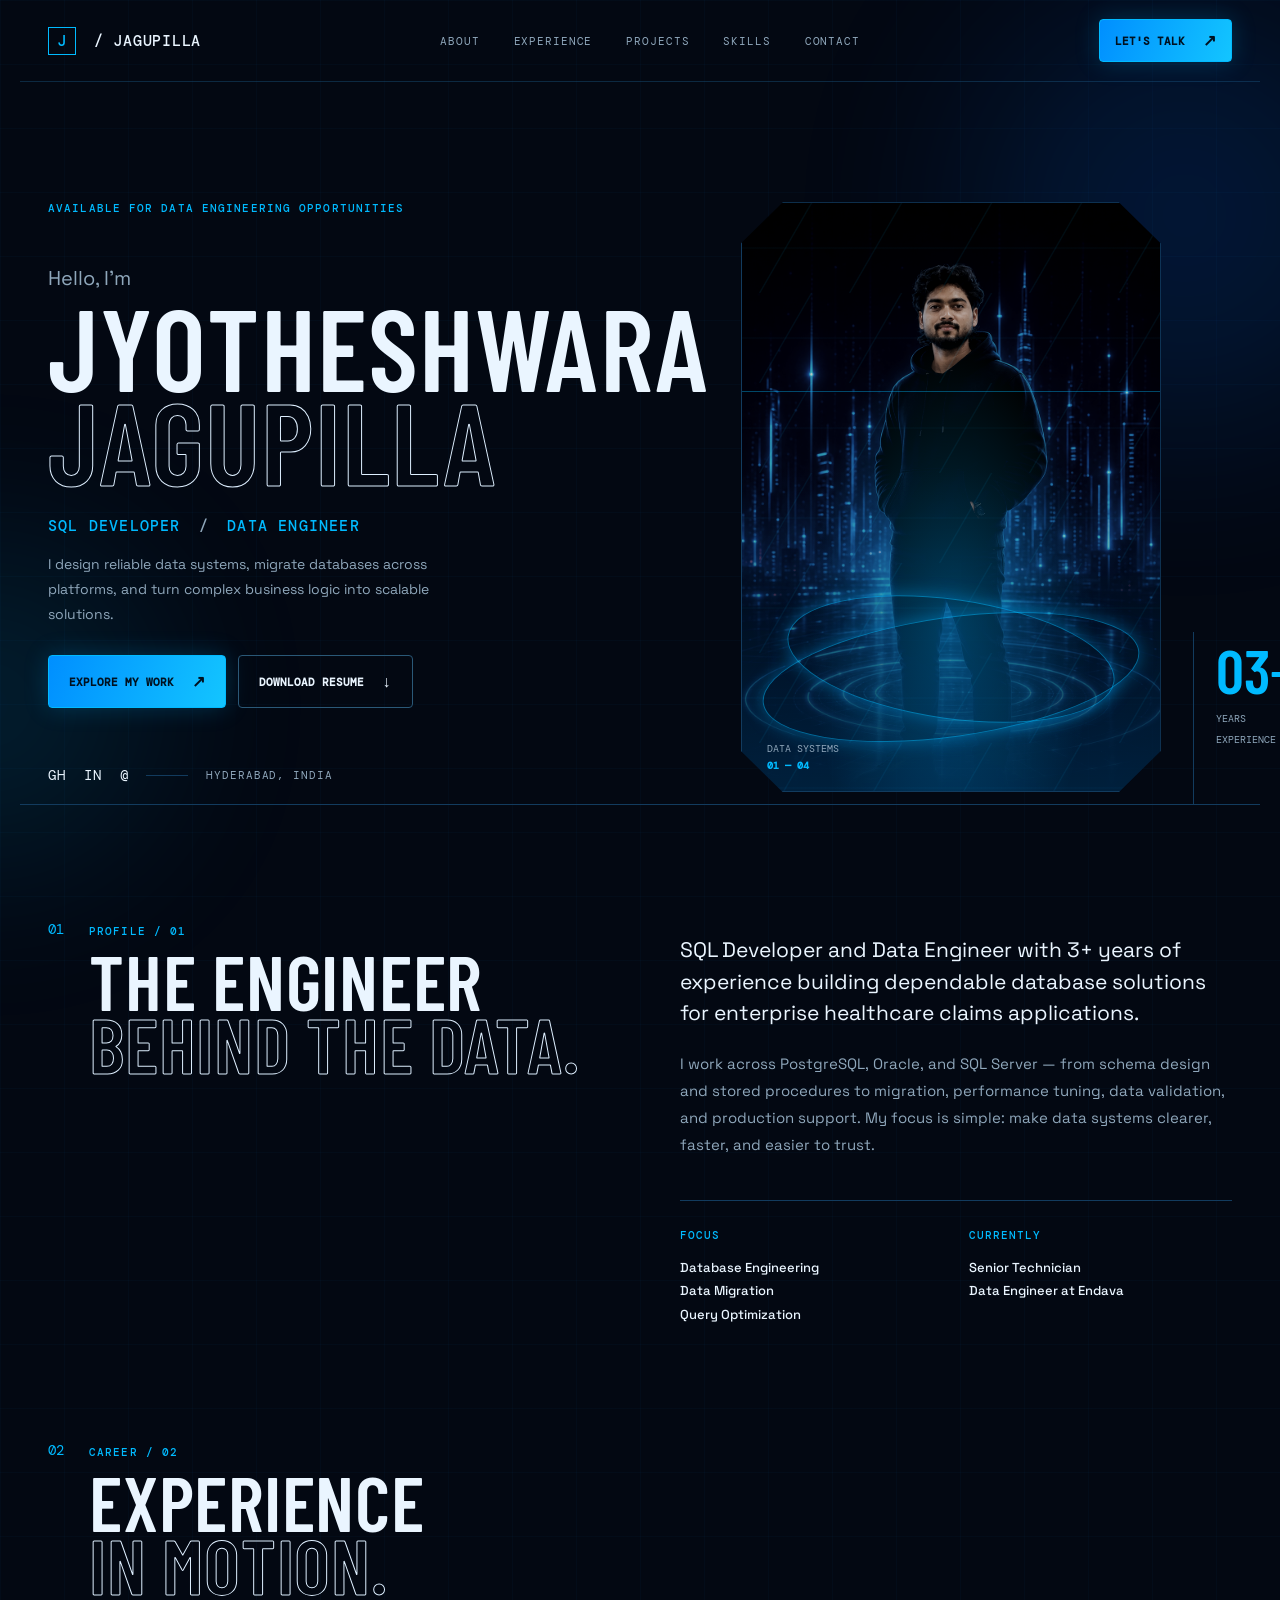
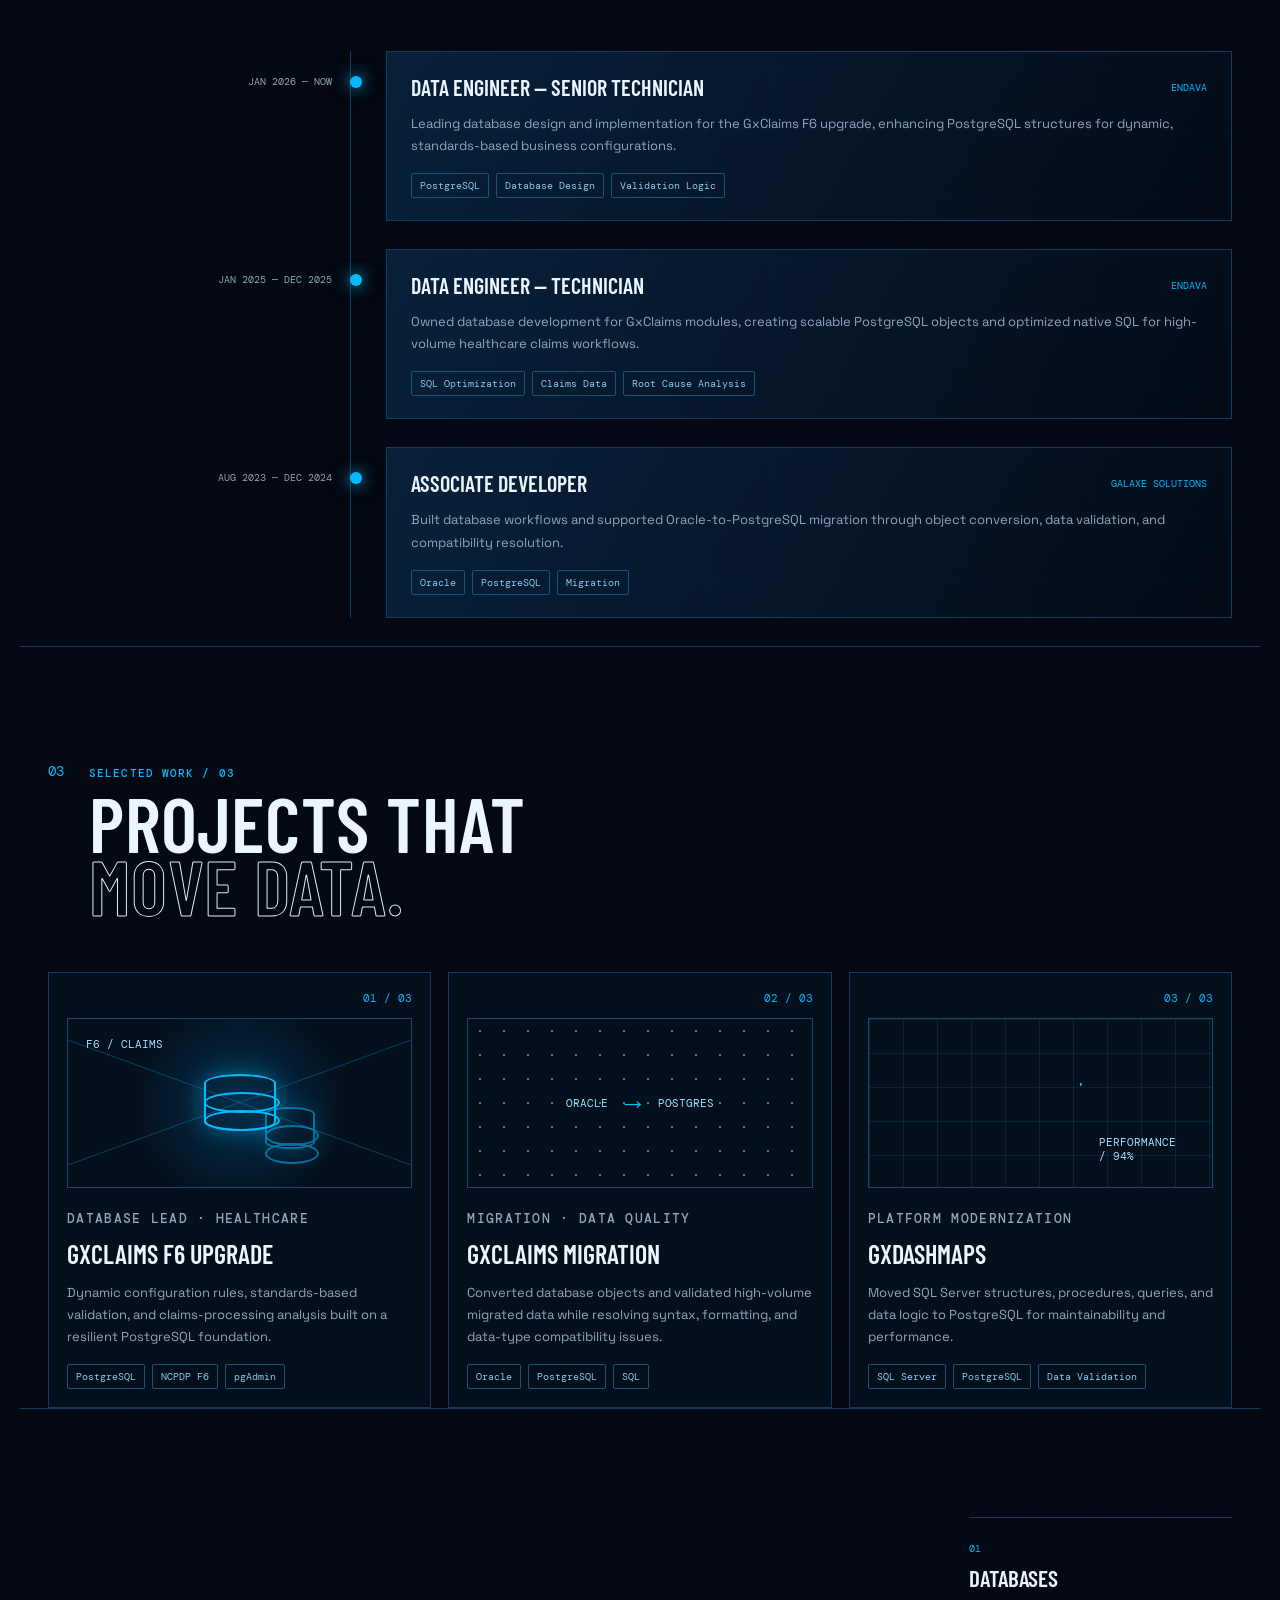
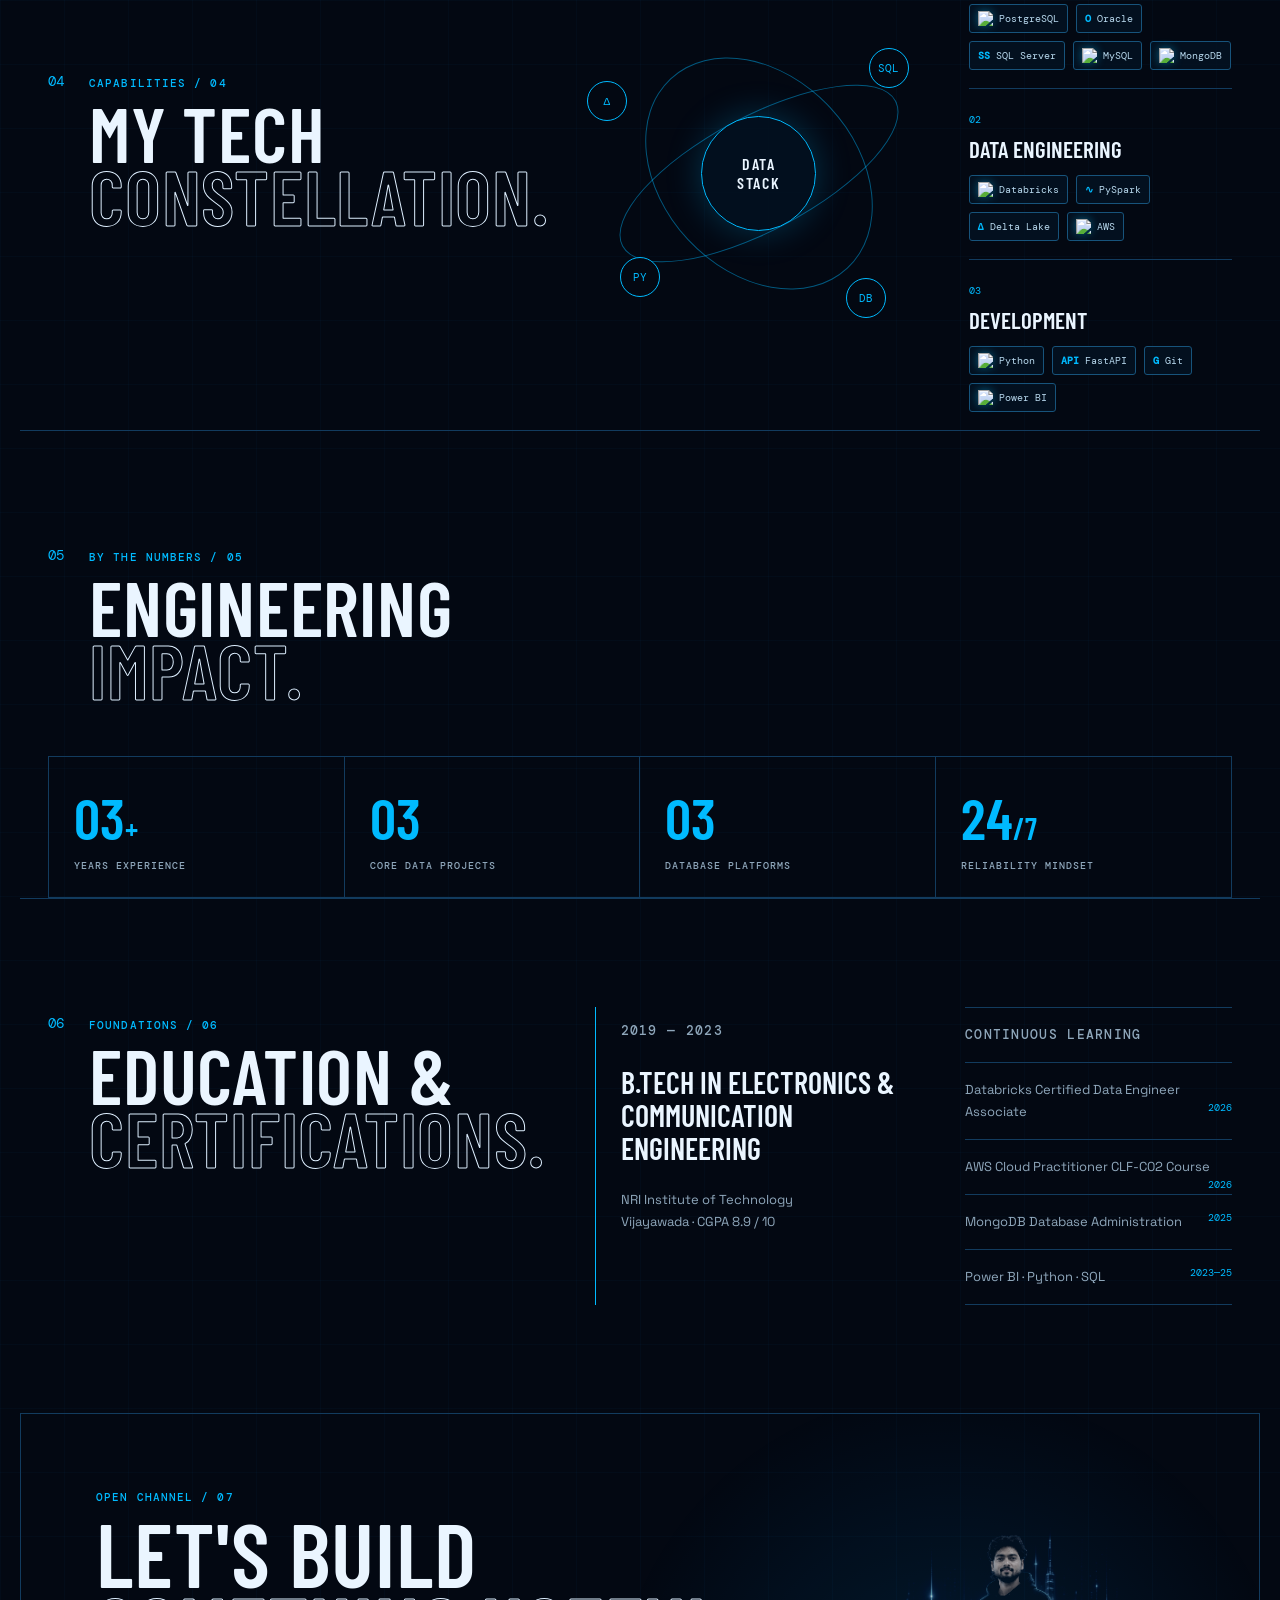
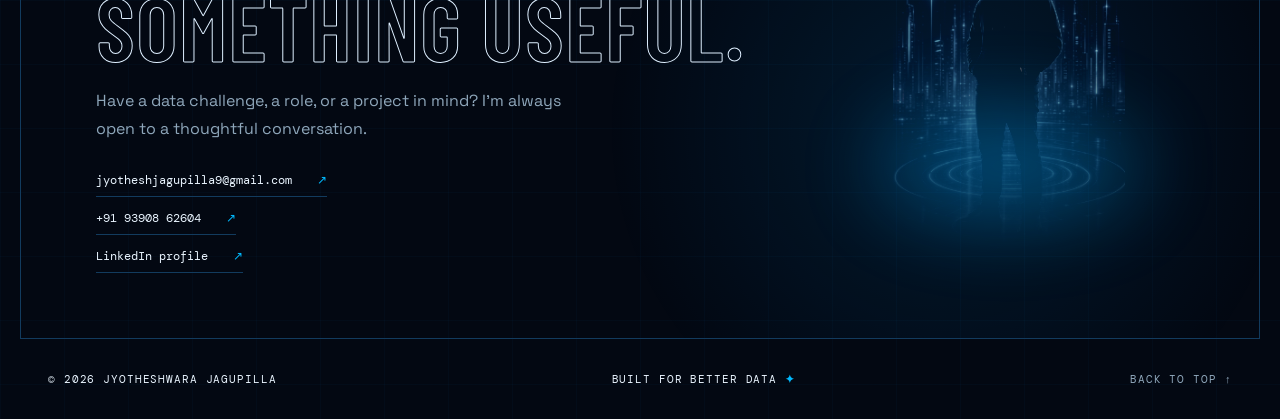
==== index.html @ 66385c59 "Add files via upload" ====
<!doctype html>
<html lang="en">
  <head>
    <meta charset="UTF-8" />
    <meta name="viewport" content="width=device-width, initial-scale=1.0" />
    <meta name="description" content="Portfolio of Jyotheshwara Venkata Sai Kumar Jagupilla — SQL Developer and Data Engineer." />
    <title>Jyotheshwara Jagupilla | Data Engineer</title>
    <link rel="preconnect" href="https://fonts.googleapis.com" />
    <link rel="preconnect" href="https://fonts.gstatic.com" crossorigin />
    <link href="https://fonts.googleapis.com/css2?family=Barlow+Condensed:wght@500;600;700&family=DM+Mono:wght@400;500&family=Space+Grotesk:wght@400;500;600;700&display=swap" rel="stylesheet" />
    <link rel="stylesheet" href="styles.css" />
  </head>
  <body>
    <div class="ambient ambient-one"></div><div class="ambient ambient-two"></div>
    <header class="site-header">
      <a class="brand" href="#home"><span>J</span> / JAGUPILLA</a>
      <nav class="nav-links" aria-label="Primary navigation">
        <a href="#about">About</a><a href="#experience">Experience</a><a href="#projects">Projects</a><a href="#skills">Skills</a><a href="#contact">Contact</a>
      </nav>
      <a class="button button-small" href="#contact">Let's talk <span>↗</span></a>
    </header>

    <main>
      <section class="hero section-shell" id="home">
        <div class="hero-copy">
          <p class="eyebrow"><span class="pulse-dot"></span> Available for data engineering opportunities</p>
          <p class="hero-greeting">Hello, I'm</p>
          <h1>Jyotheshwara<br /><em>Jagupilla</em></h1>
          <p class="hero-role">SQL DEVELOPER <span>/</span> DATA ENGINEER</p>
          <p class="hero-intro">I design reliable data systems, migrate databases across platforms, and turn complex business logic into scalable solutions.</p>
          <div class="hero-actions"><a class="button" href="#projects">Explore my work <span>↗</span></a><a class="button button-ghost" href="assets/Jyotheshwara_Jagupilla_Resume.docx" download>Download resume <span>↓</span></a></div>
          <div class="social-row"><a href="https://github.com/" target="_blank" rel="noreferrer">GH</a><a href="https://linkedin.com/in/jyotheshwar-jagupilla-4bb563283" target="_blank" rel="noreferrer">in</a><a href="mailto:jyotheshjagupilla9@gmail.com">@</a><span class="line"></span><span>HYDERABAD, INDIA</span></div>
        </div>
        <div class="hero-portrait"><div class="scan-line"></div><div class="portrait-ring ring-one"></div><div class="portrait-ring ring-two"></div><img src="assets/profile-neon.png" alt="Portrait of Jyotheshwara Jagupilla" /><div class="portrait-label">DATA SYSTEMS<br /><strong>01 — 04</strong></div></div>
        <div class="hero-stat"><span>03+</span><small>YEARS<br />EXPERIENCE</small></div>
      </section>

      <section class="section-shell about-grid" id="about">
        <div class="section-heading"><span>01</span><div><p class="eyebrow">Profile / 01</p><h2>The engineer<br /><em>behind the data.</em></h2></div></div>
        <div class="about-copy"><p class="lead">SQL Developer and Data Engineer with 3+ years of experience building dependable database solutions for enterprise healthcare claims applications.</p><p>I work across PostgreSQL, Oracle, and SQL Server — from schema design and stored procedures to migration, performance tuning, data validation, and production support. My focus is simple: make data systems clearer, faster, and easier to trust.</p><div class="detail-grid"><div><span>Focus</span><strong>Database Engineering<br />Data Migration<br />Query Optimization</strong></div><div><span>Currently</span><strong>Senior Technician<br />Data Engineer at Endava</strong></div></div></div>
      </section>

      <section class="section-shell" id="experience"><div class="section-heading"><span>02</span><div><p class="eyebrow">Career / 02</p><h2>Experience<br /><em>in motion.</em></h2></div></div>
        <div class="timeline">
          <article class="timeline-item"><div class="timeline-date">JAN 2026 — NOW</div><div class="timeline-marker"></div><div class="timeline-card"><div class="card-top"><h3>Data Engineer — Senior Technician</h3><span>ENDAVA</span></div><p>Leading database design and implementation for the GxClaims F6 upgrade, enhancing PostgreSQL structures for dynamic, standards-based business configurations.</p><div class="tags"><span>PostgreSQL</span><span>Database Design</span><span>Validation Logic</span></div></div></article>
          <article class="timeline-item"><div class="timeline-date">JAN 2025 — DEC 2025</div><div class="timeline-marker"></div><div class="timeline-card"><div class="card-top"><h3>Data Engineer — Technician</h3><span>ENDAVA</span></div><p>Owned database development for GxClaims modules, creating scalable PostgreSQL objects and optimized native SQL for high-volume healthcare claims workflows.</p><div class="tags"><span>SQL Optimization</span><span>Claims Data</span><span>Root Cause Analysis</span></div></div></article>
          <article class="timeline-item"><div class="timeline-date">AUG 2023 — DEC 2024</div><div class="timeline-marker"></div><div class="timeline-card"><div class="card-top"><h3>Associate Developer</h3><span>GALAXE SOLUTIONS</span></div><p>Built database workflows and supported Oracle-to-PostgreSQL migration through object conversion, data validation, and compatibility resolution.</p><div class="tags"><span>Oracle</span><span>PostgreSQL</span><span>Migration</span></div></div></article>
        </div>
      </section>

      <section class="section-shell projects-section" id="projects"><div class="section-heading"><span>03</span><div><p class="eyebrow">Selected work / 03</p><h2>Projects that<br /><em>move data.</em></h2></div></div>
        <div class="project-grid">
          <article class="project-card featured"><div class="project-number">01 / 03</div><div class="project-art database-art"><div class="db-cylinder"></div><div class="db-cylinder second"></div><span class="art-caption">F6 / CLAIMS</span></div><p class="project-type">DATABASE LEAD · HEALTHCARE</p><h3>GxClaims F6 Upgrade</h3><p>Dynamic configuration rules, standards-based validation, and claims-processing analysis built on a resilient PostgreSQL foundation.</p><div class="tags"><span>PostgreSQL</span><span>NCPDP F6</span><span>pgAdmin</span></div></article>
          <article class="project-card"><div class="project-number">02 / 03</div><div class="project-art migration-art"><span>ORACLE</span><b>→</b><span>POSTGRES</span><div class="grid-lines"></div></div><p class="project-type">MIGRATION · DATA QUALITY</p><h3>GxClaims Migration</h3><p>Converted database objects and validated high-volume migrated data while resolving syntax, formatting, and data-type compatibility issues.</p><div class="tags"><span>Oracle</span><span>PostgreSQL</span><span>SQL</span></div></article>
          <article class="project-card"><div class="project-number">03 / 03</div><div class="project-art chart-art"><div class="chart-line"></div><span>PERFORMANCE / 94%</span></div><p class="project-type">PLATFORM MODERNIZATION</p><h3>GxDashMaps</h3><p>Moved SQL Server structures, procedures, queries, and data logic to PostgreSQL for maintainability and performance.</p><div class="tags"><span>SQL Server</span><span>PostgreSQL</span><span>Data Validation</span></div></article>
        </div>
      </section>

      <section class="section-shell skills-grid" id="skills"><div class="section-heading"><span>04</span><div><p class="eyebrow">Capabilities / 04</p><h2>My tech<br /><em>constellation.</em></h2></div></div><div class="skill-orbit"><div class="orbit orbit-a"></div><div class="orbit orbit-b"></div><div class="orbit-center">DATA<br />STACK</div><i class="node node-a">SQL</i><i class="node node-b">PY</i><i class="node node-c">Δ</i><i class="node node-d">DB</i></div><div class="skill-list"><div><span>01</span><h3>Databases</h3><div class="logo-row"><span class="logo-chip"><img src="https://cdn.simpleicons.org/postgresql/00BFFF" alt="PostgreSQL logo" /> PostgreSQL</span><span class="logo-chip"><b>O</b> Oracle</span><span class="logo-chip"><b>SS</b> SQL Server</span><span class="logo-chip"><img src="https://cdn.simpleicons.org/mysql/00BFFF" alt="MySQL logo" /> MySQL</span><span class="logo-chip"><img src="https://cdn.simpleicons.org/mongodb/00BFFF" alt="MongoDB logo" /> MongoDB</span></div></div><div><span>02</span><h3>Data Engineering</h3><div class="logo-row"><span class="logo-chip"><img src="https://cdn.simpleicons.org/databricks/00BFFF" alt="Databricks logo" /> Databricks</span><span class="logo-chip"><b>∿</b> PySpark</span><span class="logo-chip"><b>Δ</b> Delta Lake</span><span class="logo-chip"><img src="https://cdn.simpleicons.org/amazonaws/00BFFF" alt="AWS logo" /> AWS</span></div></div><div><span>03</span><h3>Development</h3><div class="logo-row"><span class="logo-chip"><img src="https://cdn.simpleicons.org/python/00BFFF" alt="Python logo" /> Python</span><span class="logo-chip"><b>API</b> FastAPI</span><span class="logo-chip"><b>G</b> Git</span><span class="logo-chip"><img src="https://cdn.simpleicons.org/powerbi/00BFFF" alt="Power BI logo" /> Power BI</span></div></div></div></section>

      <section class="section-shell impact-section"><div class="section-heading"><span>05</span><div><p class="eyebrow">By the numbers / 05</p><h2>Engineering<br /><em>impact.</em></h2></div></div><div class="impact-grid"><div><strong>03<span>+</span></strong><p>YEARS EXPERIENCE</p></div><div><strong>03</strong><p>CORE DATA PROJECTS</p></div><div><strong>03</strong><p>DATABASE PLATFORMS</p></div><div><strong>24<span>/7</span></strong><p>RELIABILITY MINDSET</p></div></div></section>

      <section class="section-shell education-grid"><div class="section-heading"><span>06</span><div><p class="eyebrow">Foundations / 06</p><h2>Education &<br /><em>certifications.</em></h2></div></div><div class="education-card"><p class="eyebrow">2019 — 2023</p><h3>B.Tech in Electronics &<br />Communication Engineering</h3><p>NRI Institute of Technology<br />Vijayawada · CGPA 8.9 / 10</p></div><div class="cert-list"><p class="eyebrow">Continuous learning</p><p>Databricks Certified Data Engineer Associate <span>2026</span></p><p>AWS Cloud Practitioner CLF-C02 Course <span>2026</span></p><p>MongoDB Database Administration <span>2025</span></p><p>Power BI · Python · SQL <span>2023—25</span></p></div></section>

      <section class="section-shell contact-section" id="contact"><div><p class="eyebrow">Open channel / 07</p><h2>Let's build<br /><em>something useful.</em></h2><p>Have a data challenge, a role, or a project in mind? I’m always open to a thoughtful conversation.</p><div class="contact-links"><a href="mailto:jyotheshjagupilla9@gmail.com">jyotheshjagupilla9@gmail.com <span>↗</span></a><a href="tel:+919390862604">+91 93908 62604 <span>↗</span></a><a href="https://linkedin.com/in/jyotheshwar-jagupilla-4bb563283" target="_blank" rel="noreferrer">LinkedIn profile <span>↗</span></a></div></div><div class="contact-photo"><img src="assets/profile-neon.png" alt="Jyotheshwara Jagupilla" /><div class="photo-glow"></div></div></section>
    </main>
    <footer class="footer"><span>© 2026 JYOTHESHWARA JAGUPILLA</span><span>BUILT FOR BETTER DATA <b>✦</b></span><a href="#home">BACK TO TOP ↑</a></footer>
    <script src="script.js"></script>
  </body>
</html>
---- styles.css ----
@import url('https://fonts.googleapis.com/css2?family=Barlow+Condensed:wght@500;600;700&family=DM+Mono:wght@400;500&family=Space+Grotesk:wght@400;500;600;700&display=swap');
:root{--bg:#030812;--panel:#071322;--line:#123b5e;--cyan:#00baff;--blue:#177dff;--text:#eaf5ff;--muted:#8fa7bb;--mono:'DM Mono',monospace;--display:'Barlow Condensed',sans-serif;--body:'Space Grotesk',sans-serif}*{box-sizing:border-box}html{scroll-behavior:smooth}body{margin:0;background:var(--bg);color:var(--text);font-family:var(--body);overflow-x:hidden;background-image:linear-gradient(rgba(0,132,255,.03) 1px,transparent 1px),linear-gradient(90deg,rgba(0,132,255,.03) 1px,transparent 1px);background-size:64px 64px}.ambient{position:fixed;border-radius:50%;filter:blur(100px);pointer-events:none;opacity:.15;z-index:-1}.ambient-one{width:430px;height:430px;background:#006cff;top:0;right:-120px}.ambient-two{width:300px;height:300px;background:#00baff;bottom:5%;left:-160px}.site-header,.section-shell,.footer{max-width:1240px;margin:auto}.site-header{height:82px;display:flex;align-items:center;justify-content:space-between;padding:0 28px;border-bottom:1px solid rgba(26,83,125,.45)}.brand{font:500 15px var(--mono);color:var(--text);text-decoration:none;letter-spacing:.05em}.brand span{display:inline-grid;place-items:center;width:28px;height:28px;border:1px solid var(--cyan);color:var(--cyan);margin-right:8px}.nav-links{display:flex;gap:34px}.nav-links a,.footer,.social-row{font:11px var(--mono);text-transform:uppercase;letter-spacing:.08em}.nav-links a,.footer a{color:var(--muted);text-decoration:none}.nav-links a:hover,.footer a:hover{color:var(--cyan)}.button{display:inline-flex;align-items:center;gap:18px;border:1px solid var(--cyan);background:linear-gradient(110deg,#008fff,#13c5ff);color:#001120;text-decoration:none;padding:15px 20px;border-radius:4px;font:600 11px var(--mono);text-transform:uppercase;box-shadow:0 0 25px rgba(0,174,255,.22);transition:.25s}.button:hover{transform:translateY(-2px);box-shadow:0 0 35px rgba(0,174,255,.42)}.button span{font-size:16px}.button-small{padding:10px 15px}.button-ghost{background:transparent;color:var(--text);border-color:#2a5877;box-shadow:none}.section-shell{padding:108px 28px 0}.hero{min-height:650px;display:grid;grid-template-columns:1fr 420px 100px;gap:32px;align-items:center;position:relative}.hero-copy{padding-bottom:20px}.eyebrow,.project-type,.detail-grid span,.impact-grid p{font:500 11px var(--mono);color:var(--cyan);letter-spacing:.1em;text-transform:uppercase}.hero-greeting{font-size:20px;color:var(--muted);margin:50px 0 8px}.hero h1,h2{font:600 clamp(68px,9vw,126px)/.82 var(--display);letter-spacing:.01em;text-transform:uppercase;margin:0}.hero h1 em,h2 em{font-style:normal;color:transparent;-webkit-text-stroke:1px #deefff}.hero-role{font:500 15px var(--mono);color:var(--cyan);letter-spacing:.08em;margin:28px 0 16px}.hero-role span{color:var(--muted);margin:0 8px}.hero-intro{max-width:445px;color:var(--muted);line-height:1.8;font-size:14px}.hero-actions{display:flex;gap:12px;margin-top:28px}.social-row{display:flex;align-items:center;gap:18px;margin-top:58px;color:var(--muted)}.social-row a{color:var(--text);text-decoration:none;font-size:14px}.social-row a:hover{color:var(--cyan)}.line{width:42px;height:1px;background:var(--line)}.hero-portrait{height:590px;position:relative;display:flex;align-items:end;justify-content:center;overflow:hidden;border:1px solid var(--line);background:radial-gradient(ellipse at 50% 72%,rgba(0,174,255,.3),transparent 48%),linear-gradient(180deg,transparent 45%,rgba(0,40,75,.75));clip-path:polygon(10% 0,90% 0,100% 7%,100% 93%,90% 100%,10% 100%,0 93%,0 7%)}.hero-portrait:before{content:"";position:absolute;inset:0;background:linear-gradient(120deg,transparent 48%,rgba(0,190,255,.13) 49%,transparent 50%),linear-gradient(transparent 49%,rgba(0,190,255,.1) 50%,transparent 51%);background-size:90px 90px;opacity:.6}.hero-portrait img{width:100%;height:100%;object-fit:cover;object-position:center top;mix-blend-mode:screen;filter:contrast(1.1) saturate(.65) brightness(.78);mask-image:linear-gradient(to bottom,black 55%,transparent 100%)}.portrait-ring{position:absolute;border:1px solid rgba(0,188,255,.5);border-radius:50%;width:380px;height:120px;bottom:54px;z-index:2;transform:rotate(-8deg);box-shadow:0 0 18px rgba(0,174,255,.4)}.ring-two{width:330px;bottom:72px;transform:rotate(8deg)}.portrait-label{position:absolute;bottom:17px;left:25px;font:10px var(--mono);line-height:1.7;color:var(--muted);z-index:3}.portrait-label strong{color:var(--cyan)}.scan-line{position:absolute;width:100%;height:1px;background:var(--cyan);opacity:.38;top:32%;z-index:3;animation:scan 5s linear infinite}.hero-stat{align-self:end;border-left:1px solid var(--line);padding:0 0 56px 22px}.hero-stat span{display:block;font:600 62px var(--display);color:var(--cyan)}.hero-stat small{font:10px var(--mono);color:var(--muted);line-height:1.6}.section-heading{display:flex;gap:25px;align-items:flex-start;margin-bottom:55px}.section-heading>span{color:var(--cyan);font:14px var(--mono);padding-top:7px}.section-heading h2{font-size:clamp(50px,6vw,84px);margin-top:8px}.about-grid{display:grid;grid-template-columns:1fr 1fr;gap:80px;border-top:1px solid var(--line)}.about-copy{max-width:580px}.about-copy p{color:var(--muted);line-height:1.8;font-size:15px}.about-copy .lead{font-size:21px;line-height:1.5;color:var(--text)}.detail-grid{display:grid;grid-template-columns:1fr 1fr;border-top:1px solid var(--line);margin-top:42px;padding-top:22px;gap:25px}.detail-grid strong{display:block;margin-top:12px;font-size:13px;line-height:1.8;font-weight:500}.timeline{margin-left:154px;border-left:1px solid var(--line)}.timeline-item{display:grid;grid-template-columns:130px 18px 1fr;gap:18px;position:relative;margin-bottom:28px}.timeline-date{font:10px var(--mono);color:var(--muted);text-align:right;padding-top:24px}.timeline-marker{width:12px;height:12px;border-radius:50%;background:var(--cyan);box-shadow:0 0 15px var(--cyan);margin-top:25px;margin-left:-25px}.timeline-card{border:1px solid var(--line);background:linear-gradient(120deg,rgba(10,40,70,.78),rgba(5,16,30,.5));padding:22px 24px}.card-top{display:flex;align-items:center;justify-content:space-between;gap:15px}.card-top h3,.project-card h3,.education-card h3{font:600 22px var(--display);text-transform:uppercase;margin:0}.card-top span{font:10px var(--mono);color:var(--cyan)}.timeline-card p,.project-card p,.education-card p,.cert-list p{font-size:13px;color:var(--muted);line-height:1.7}.tags{display:flex;flex-wrap:wrap;gap:7px;margin-top:16px}.tags span{border:1px solid #17537b;border-radius:2px;color:#8ac8ec;padding:5px 8px;font:10px var(--mono)}.projects-section{border-top:1px solid var(--line)}.project-grid{display:grid;grid-template-columns:repeat(3,1fr);gap:17px}.project-card{border:1px solid var(--line);background:rgba(5,18,32,.8);padding:18px;transition:.25s}.project-card:hover{border-color:var(--cyan);transform:translateY(-5px);box-shadow:0 15px 35px rgba(0,126,255,.12)}.project-number{font:11px var(--mono);color:var(--cyan);text-align:right}.project-art{height:170px;margin:13px 0 20px;border:1px solid #16496b;position:relative;overflow:hidden;display:flex;align-items:center;justify-content:center;gap:17px;font:11px var(--mono);color:#9edfff;background:radial-gradient(circle,rgba(0,167,255,.2),transparent 58%)}.database-art:before,.database-art:after{content:"";position:absolute;width:150%;height:1px;background:rgba(0,183,255,.3);transform:rotate(-20deg)}.database-art:after{transform:rotate(20deg)}.db-cylinder{width:72px;height:57px;border:2px solid var(--cyan);border-radius:50% / 16%;position:relative;z-index:1;box-shadow:0 0 25px rgba(0,188,255,.45)}.db-cylinder:before,.db-cylinder:after{content:"";position:absolute;left:-2px;width:72px;height:17px;border:2px solid var(--cyan);border-radius:50%}.db-cylinder:before{top:16px}.db-cylinder:after{top:34px}.db-cylinder.second{position:absolute;width:50px;height:42px;transform:translate(50px,25px);opacity:.55}.db-cylinder.second:before,.db-cylinder.second:after{width:50px}.migration-art{background-image:radial-gradient(#2183b6 1px,transparent 1px);background-size:24px 24px}.migration-art b{font-size:28px;color:var(--cyan)}.grid-lines{position:absolute;inset:0;background:linear-gradient(90deg,transparent 49%,rgba(0,190,255,.2) 50%,transparent 51%),linear-gradient(transparent 49%,rgba(0,190,255,.2) 50%,transparent 51%);background-size:52px 52px}.chart-art{align-items:end;padding:24px;background-image:linear-gradient(rgba(0,181,255,.13) 1px,transparent 1px),linear-gradient(90deg,rgba(0,181,255,.13) 1px,transparent 1px);background-size:34px 34px}.chart-line{height:80px;width:85%;border-bottom:2px solid var(--cyan);border-right:2px solid var(--cyan);clip-path:polygon(0 72%,12% 50%,21% 64%,35% 35%,46% 54%,59% 10%,70% 29%,81% 5%,100% 0,100% 4%,80% 12%,70% 38%,58% 18%,47% 62%,35% 44%,22% 72%,12% 58%,0 80%)}.art-caption{position:absolute;top:18px;left:18px}.project-type{font-size:10px;margin-bottom:8px}.project-card h3{font-size:26px}.skills-grid{border-top:1px solid var(--line);display:grid;grid-template-columns:1fr 350px 1fr;gap:35px;align-items:center}.skill-orbit{height:330px;position:relative;display:grid;place-items:center}.orbit{position:absolute;border:1px solid rgba(0,185,255,.45);border-radius:50%;transform:rotate(-28deg)}.orbit-a{width:310px;height:115px}.orbit-b{width:260px;height:195px;transform:rotate(47deg)}.orbit-center{z-index:2;border:1px solid var(--cyan);border-radius:50%;width:115px;height:115px;display:grid;place-items:center;text-align:center;font:600 16px var(--display);letter-spacing:.1em;background:rgba(3,17,33,.9);box-shadow:0 0 35px rgba(0,180,255,.25)}.node{position:absolute;z-index:3;border:1px solid var(--cyan);background:var(--bg);border-radius:50%;width:40px;height:40px;display:grid;place-items:center;font:11px var(--mono);font-style:normal;color:var(--cyan)}.node-a{top:40px;right:25px}.node-b{bottom:41px;left:36px}.node-c{top:73px;left:3px}.node-d{bottom:20px;right:48px}.skill-list>div{border-top:1px solid var(--line);padding:18px 0}.skill-list span{font:10px var(--mono);color:var(--cyan)}.skill-list h3{font:600 23px var(--display);text-transform:uppercase;margin:7px 0}.skill-list p{margin:0;color:var(--muted);font-size:13px;line-height:1.7}.impact-section{border-top:1px solid var(--line)}.impact-grid{display:grid;grid-template-columns:repeat(4,1fr);border:1px solid var(--line)}.impact-grid>div{padding:25px;border-right:1px solid var(--line)}.impact-grid>div:last-child{border:0}.impact-grid strong{font:600 58px var(--display);color:var(--cyan)}.impact-grid strong span{font-size:30px}.impact-grid p{margin:7px 0 0;color:var(--muted);font-size:10px}.education-grid{border-top:1px solid var(--line);display:grid;grid-template-columns:1fr 1.2fr 1fr;gap:50px}.education-card{border-left:1px solid var(--cyan);padding-left:25px}.education-card h3{font-size:30px;line-height:1.1;margin:24px 0}.cert-list{border-top:1px solid var(--line)}.cert-list p{border-bottom:1px solid var(--line);padding:16px 0;margin:0}.cert-list p span{float:right;color:var(--cyan);font:10px var(--mono)}.contact-section{border:1px solid var(--line);margin-top:108px;display:grid;grid-template-columns:1fr 350px;align-items:center;padding:65px 75px;position:relative;overflow:hidden;background:radial-gradient(circle at 75% 60%,rgba(0,155,255,.13),transparent 35%)}.contact-section h2{font-size:clamp(58px,7vw,95px);margin:12px 0 24px}.contact-section>div:first-child>p:not(.eyebrow){max-width:470px;color:var(--muted);line-height:1.7}.contact-links{margin-top:30px;display:grid;gap:13px}.contact-links a{width:max-content;color:var(--text);text-decoration:none;font:12px var(--mono);border-bottom:1px solid var(--line);padding-bottom:8px}.contact-links a:hover{color:var(--cyan);border-color:var(--cyan)}.contact-links span{color:var(--cyan);margin-left:18px}.contact-photo{height:350px;position:relative;display:flex;justify-content:center}.contact-photo img{height:100%;max-width:100%;object-fit:cover;object-position:center top;mix-blend-mode:screen;filter:grayscale(.7) contrast(1.15) brightness(.75);mask-image:linear-gradient(to bottom,black 40%,transparent 100%)}.photo-glow{position:absolute;width:260px;height:100px;bottom:35px;background:#00aaff;filter:blur(42px);opacity:.35;border-radius:50%}.footer{padding:33px 28px;display:flex;justify-content:space-between;gap:20px}.footer b{color:var(--cyan)}
@keyframes scan{0%,100%{top:20%;opacity:0}20%,80%{opacity:.4}50%{top:76%}}@media(max-width:900px){.nav-links{gap:14px}.hero{grid-template-columns:1fr 280px;min-height:580px}.hero-stat{display:none}.hero-portrait{height:500px}.skills-grid{grid-template-columns:1fr 300px}.skill-list{grid-column:1 / -1;display:grid;grid-template-columns:repeat(3,1fr);gap:20px}.education-grid{grid-template-columns:1fr 1fr}.cert-list{grid-column:1 / -1}.contact-section{padding:45px 35px}}@media(max-width:650px){.site-header{padding:0 18px;height:70px}.nav-links{display:none}.site-header .button{display:none}.section-shell{padding:76px 20px 0}.hero{display:flex;flex-direction:column;align-items:stretch;padding-top:65px}.hero-portrait{order:-1;height:380px;width:100%}.hero h1{font-size:72px}.hero-greeting{margin-top:25px}.hero-actions{flex-wrap:wrap}.social-row{margin-top:35px}.about-grid,.education-grid,.skills-grid{display:block}.section-heading{margin-bottom:35px}.about-copy .lead{font-size:18px}.detail-grid{margin-bottom:20px}.timeline{margin-left:0;border:0}.timeline-item{grid-template-columns:68px 10px 1fr;gap:8px}.timeline-date{font-size:8px;text-align:left;padding-top:18px}.timeline-marker{margin-left:-4px;margin-top:20px}.timeline-card{padding:16px}.card-top{display:block}.card-top span{display:block;margin-top:8px}.project-grid,.impact-grid{grid-template-columns:1fr}.project-art{height:150px}.skills-grid .section-heading{margin-bottom:0}.skill-orbit{margin:15px 0}.skill-list{display:block}.impact-grid>div{border-right:0;border-bottom:1px solid var(--line);display:flex;align-items:center;justify-content:space-between}.impact-grid>div:last-child{border-bottom:0}.impact-grid p{text-align:right}.education-card{margin-bottom:40px}.contact-section{display:block;margin-top:76px;padding:38px 25px}.contact-photo{height:280px;margin-top:28px}.footer{padding:28px 20px;display:grid;font-size:9px}.footer span:nth-child(2){display:none}}
/* Precision fixes: align timeline markers to the spine and add technology logo chips. */
.timeline{margin-left:154px;border-left:0;position:relative}
.timeline:before{content:"";position:absolute;left:148px;top:0;bottom:0;border-left:1px solid var(--line)}
.timeline-marker{margin-left:0;z-index:1}
.skill-list>div>span{font:10px var(--mono);color:var(--cyan)}
.logo-row{display:flex;flex-wrap:wrap;gap:8px;margin-top:12px}
.logo-chip{display:inline-flex!important;align-items:center;gap:6px;border:1px solid #17537b;border-radius:3px;padding:6px 8px;color:#b8d9ee!important;font:10px var(--mono)!important;background:rgba(5,21,37,.7)}
.logo-chip img{width:15px;height:15px;filter:drop-shadow(0 0 5px rgba(0,186,255,.45))}
.logo-chip b{font:600 10px var(--mono);color:var(--cyan)}
@media(max-width:650px){.timeline{margin-left:0}.timeline:before{left:76px}.timeline-marker{margin-left:0}}
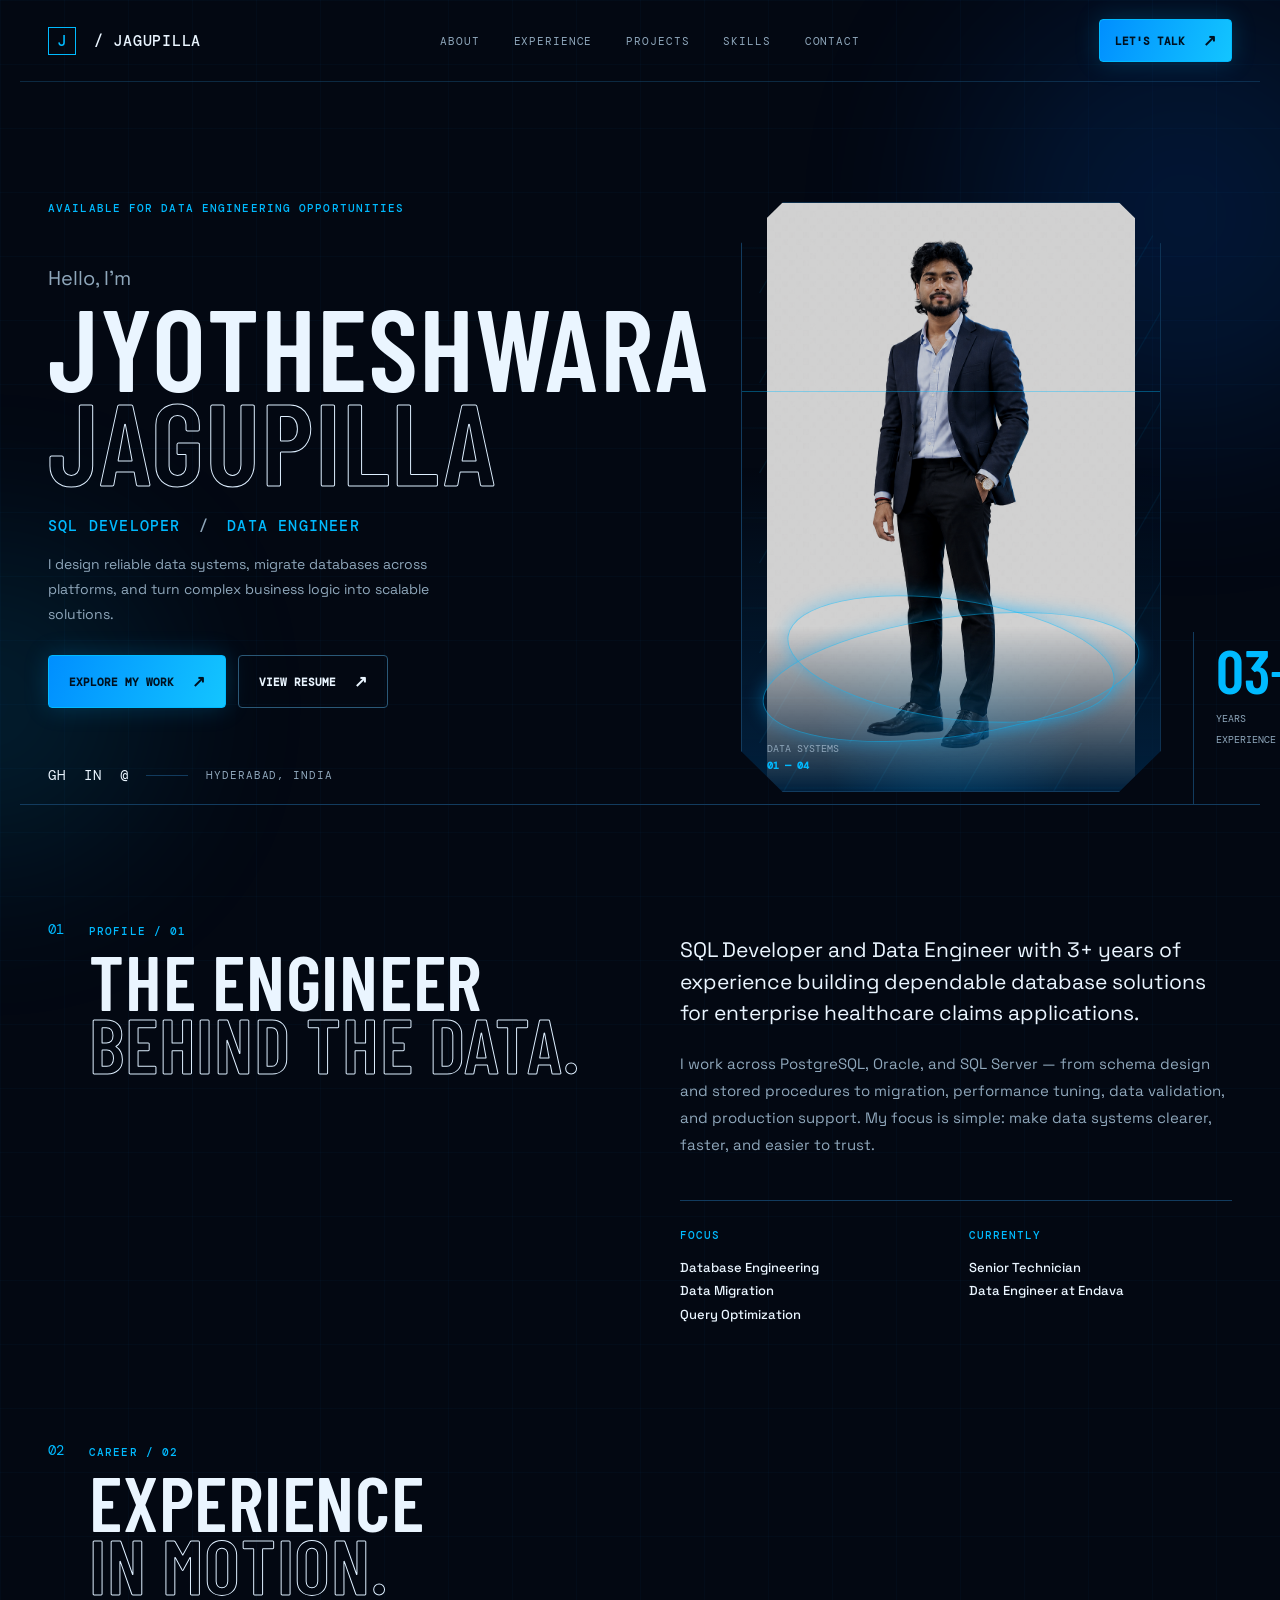
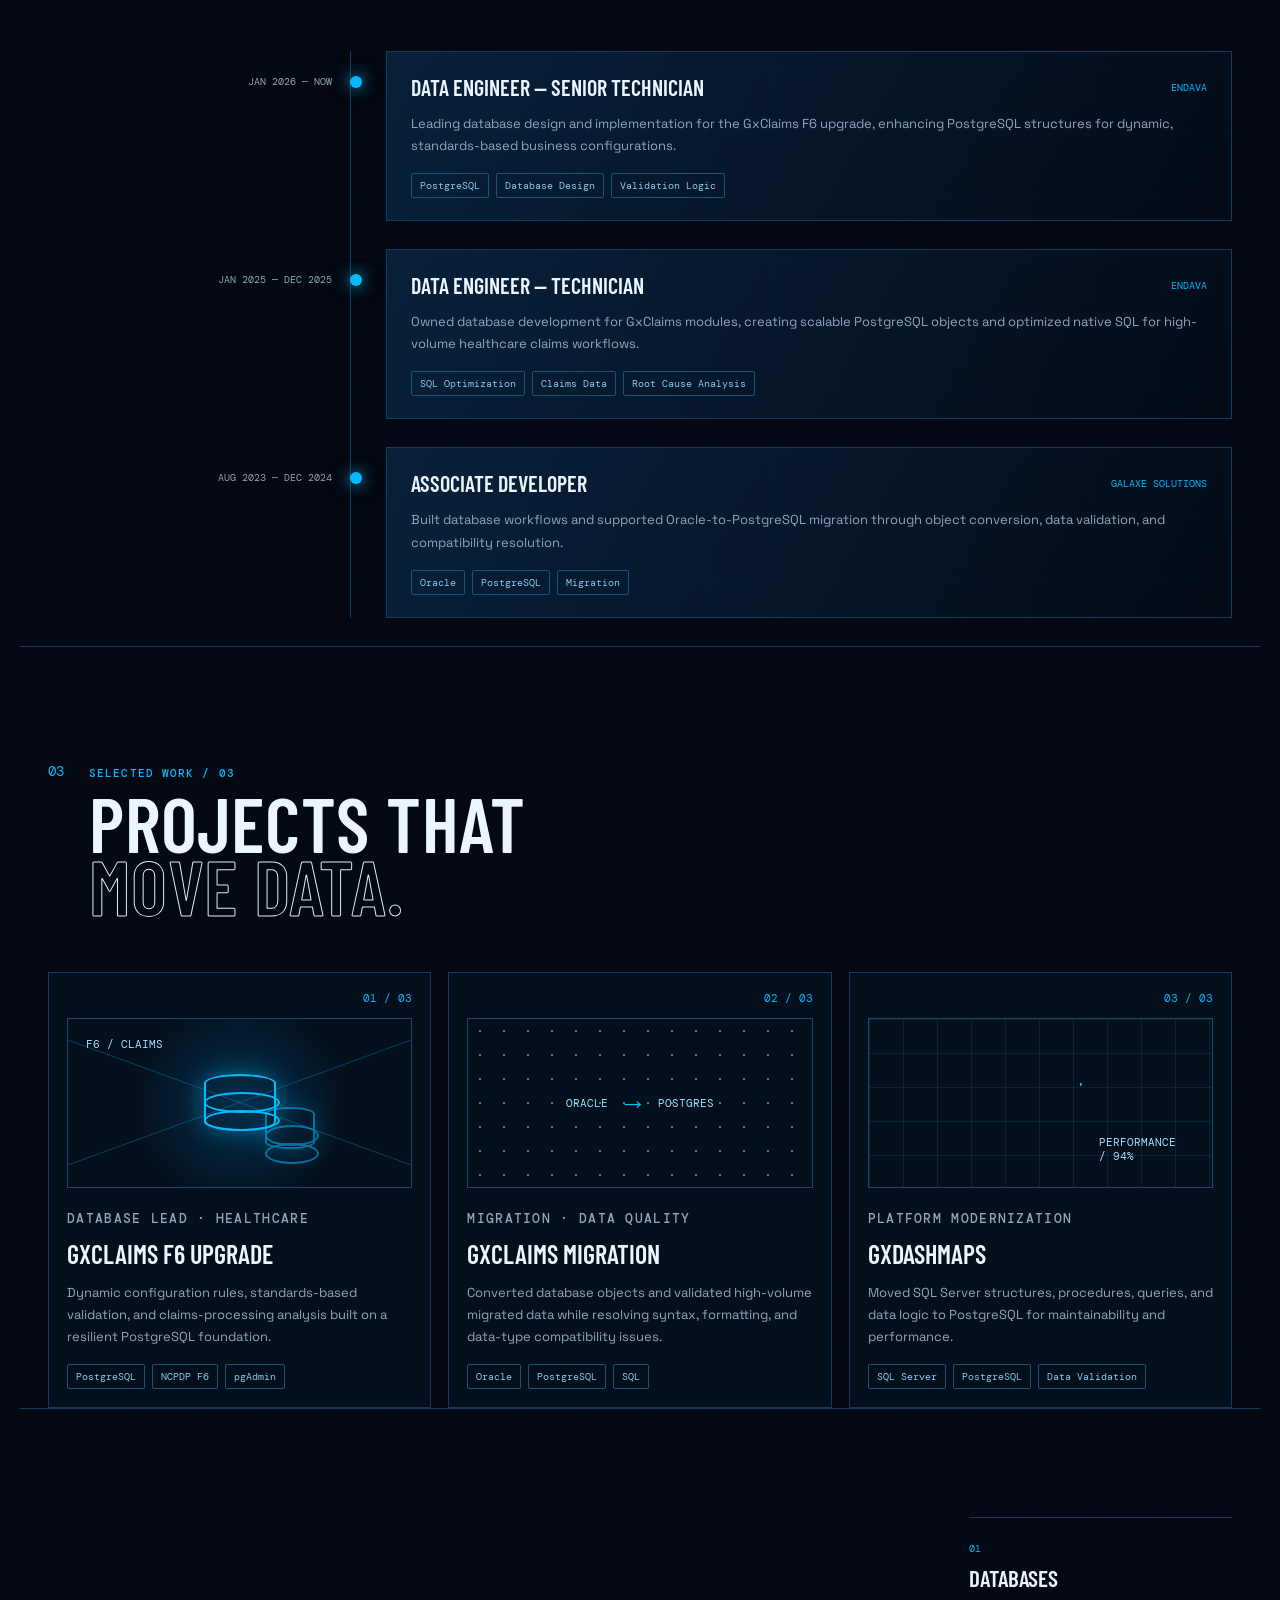
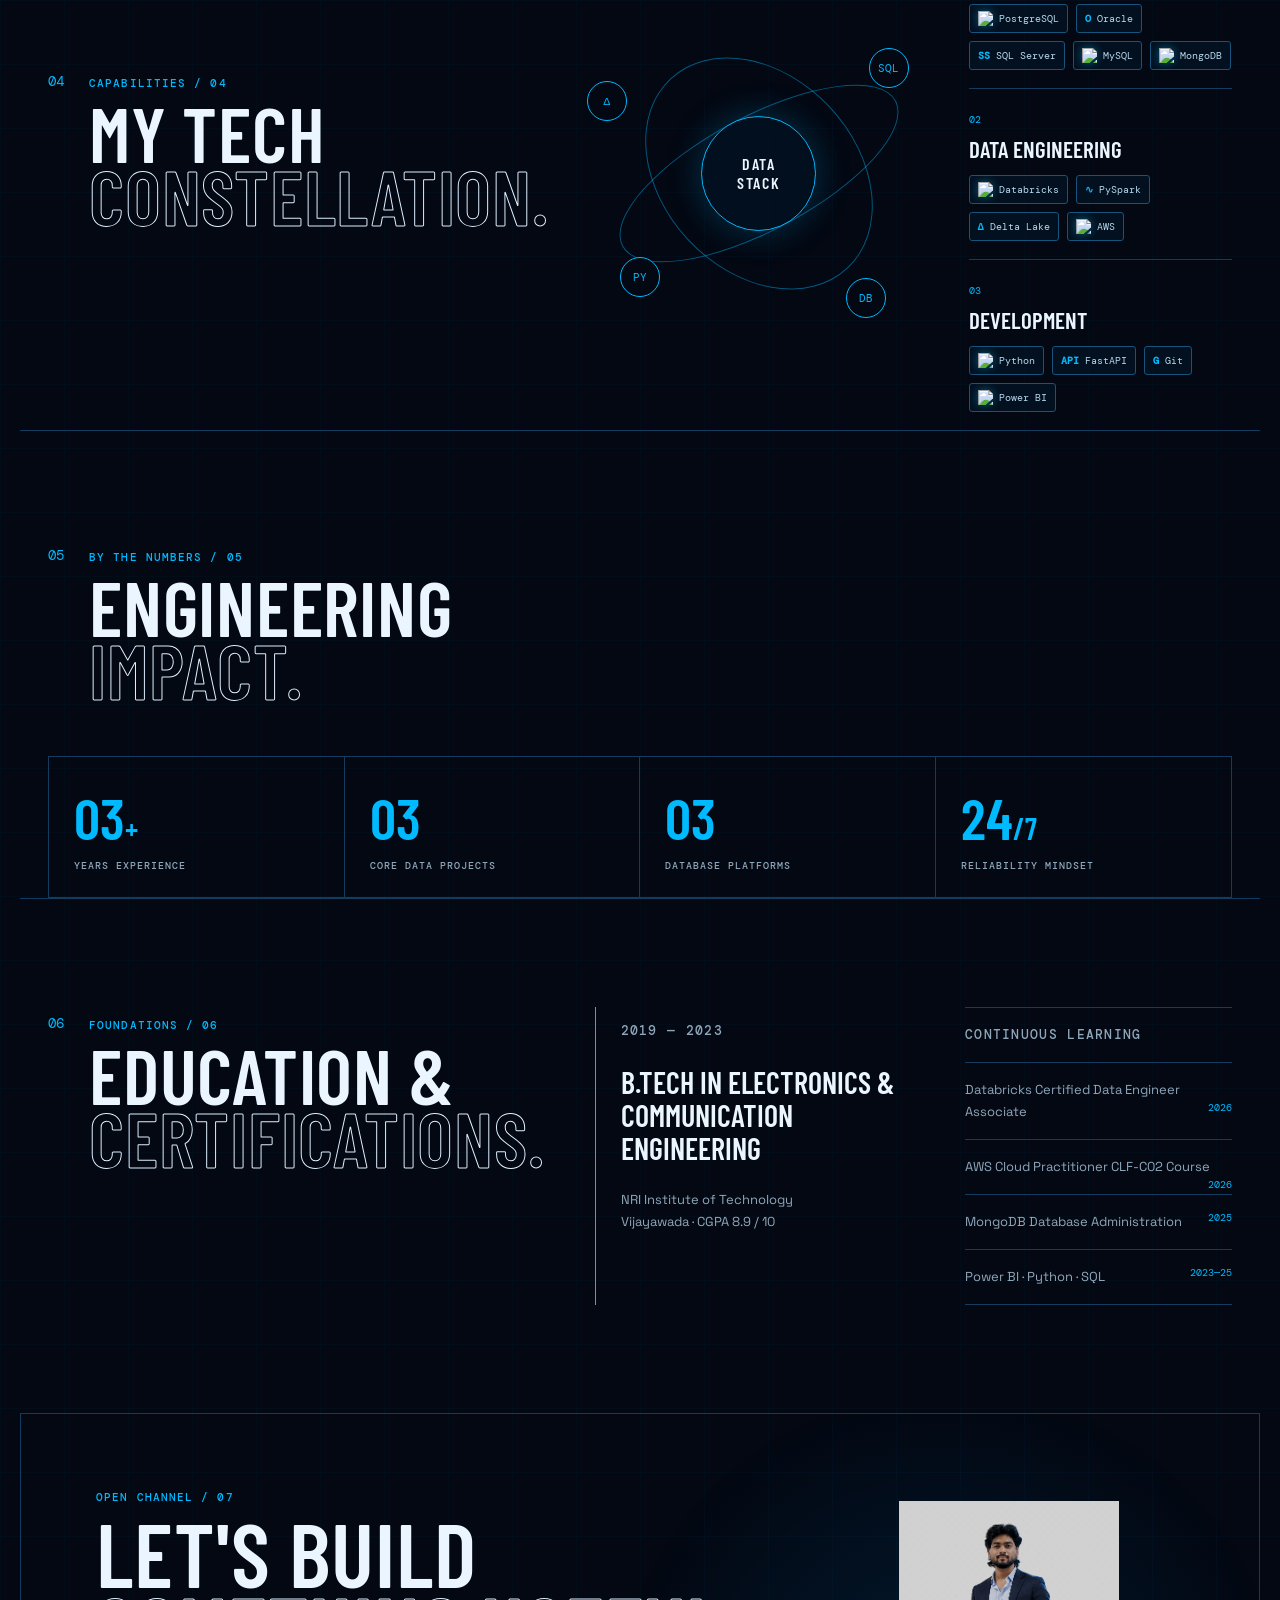
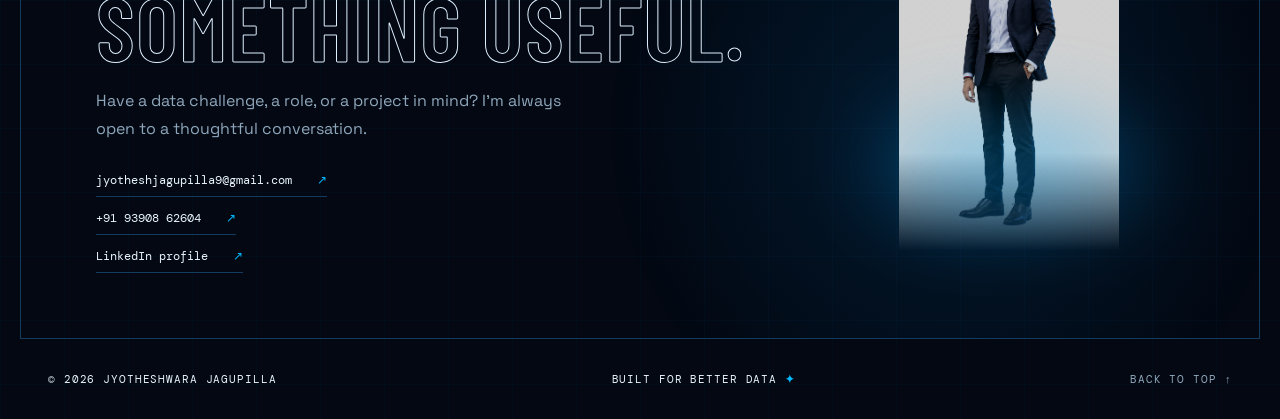
==== commit f1c831ff: "Add files via upload" ====
--- a/index.html
+++ b/index.html
@@ -28,10 +28,10 @@
           <h1>Jyotheshwara<br /><em>Jagupilla</em></h1>
           <p class="hero-role">SQL DEVELOPER <span>/</span> DATA ENGINEER</p>
           <p class="hero-intro">I design reliable data systems, migrate databases across platforms, and turn complex business logic into scalable solutions.</p>
-          <div class="hero-actions"><a class="button" href="#projects">Explore my work <span>↗</span></a><a class="button button-ghost" href="assets/Jyotheshwara_Jagupilla_Resume.docx" download>Download resume <span>↓</span></a></div>
+          <div class="hero-actions"><a class="button" href="#projects">Explore my work <span>↗</span></a><a class="button button-ghost" href="resume.html" target="_blank" rel="noreferrer">View resume <span>↗</span></a></div>
           <div class="social-row"><a href="https://github.com/" target="_blank" rel="noreferrer">GH</a><a href="https://linkedin.com/in/jyotheshwar-jagupilla-4bb563283" target="_blank" rel="noreferrer">in</a><a href="mailto:jyotheshjagupilla9@gmail.com">@</a><span class="line"></span><span>HYDERABAD, INDIA</span></div>
         </div>
-        <div class="hero-portrait"><div class="scan-line"></div><div class="portrait-ring ring-one"></div><div class="portrait-ring ring-two"></div><img src="assets/profile-neon.png" alt="Portrait of Jyotheshwara Jagupilla" /><div class="portrait-label">DATA SYSTEMS<br /><strong>01 — 04</strong></div></div>
+        <div class="hero-portrait"><div class="scan-line"></div><div class="portrait-ring ring-one"></div><div class="portrait-ring ring-two"></div><img src="assets/profile-professional.png" alt="Portrait of Jyotheshwara Jagupilla in a professional suit" /><div class="portrait-label">DATA SYSTEMS<br /><strong>01 — 04</strong></div></div>
         <div class="hero-stat"><span>03+</span><small>YEARS<br />EXPERIENCE</small></div>
       </section>
 
@@ -62,7 +62,7 @@
 
       <section class="section-shell education-grid"><div class="section-heading"><span>06</span><div><p class="eyebrow">Foundations / 06</p><h2>Education &<br /><em>certifications.</em></h2></div></div><div class="education-card"><p class="eyebrow">2019 — 2023</p><h3>B.Tech in Electronics &<br />Communication Engineering</h3><p>NRI Institute of Technology<br />Vijayawada · CGPA 8.9 / 10</p></div><div class="cert-list"><p class="eyebrow">Continuous learning</p><p>Databricks Certified Data Engineer Associate <span>2026</span></p><p>AWS Cloud Practitioner CLF-C02 Course <span>2026</span></p><p>MongoDB Database Administration <span>2025</span></p><p>Power BI · Python · SQL <span>2023—25</span></p></div></section>
 
-      <section class="section-shell contact-section" id="contact"><div><p class="eyebrow">Open channel / 07</p><h2>Let's build<br /><em>something useful.</em></h2><p>Have a data challenge, a role, or a project in mind? I’m always open to a thoughtful conversation.</p><div class="contact-links"><a href="mailto:jyotheshjagupilla9@gmail.com">jyotheshjagupilla9@gmail.com <span>↗</span></a><a href="tel:+919390862604">+91 93908 62604 <span>↗</span></a><a href="https://linkedin.com/in/jyotheshwar-jagupilla-4bb563283" target="_blank" rel="noreferrer">LinkedIn profile <span>↗</span></a></div></div><div class="contact-photo"><img src="assets/profile-neon.png" alt="Jyotheshwara Jagupilla" /><div class="photo-glow"></div></div></section>
+      <section class="section-shell contact-section" id="contact"><div><p class="eyebrow">Open channel / 07</p><h2>Let's build<br /><em>something useful.</em></h2><p>Have a data challenge, a role, or a project in mind? I’m always open to a thoughtful conversation.</p><div class="contact-links"><a href="mailto:jyotheshjagupilla9@gmail.com">jyotheshjagupilla9@gmail.com <span>↗</span></a><a href="tel:+919390862604">+91 93908 62604 <span>↗</span></a><a href="https://linkedin.com/in/jyotheshwar-jagupilla-4bb563283" target="_blank" rel="noreferrer">LinkedIn profile <span>↗</span></a></div></div><div class="contact-photo"><img src="assets/profile-professional.png" alt="Jyotheshwara Jagupilla in professional attire" /><div class="photo-glow"></div></div></section>
     </main>
     <footer class="footer"><span>© 2026 JYOTHESHWARA JAGUPILLA</span><span>BUILT FOR BETTER DATA <b>✦</b></span><a href="#home">BACK TO TOP ↑</a></footer>
     <script src="script.js"></script>
--- a/styles.css
+++ b/styles.css
@@ -11,3 +11,8 @@
 .logo-chip img{width:15px;height:15px;filter:drop-shadow(0 0 5px rgba(0,186,255,.45))}
 .logo-chip b{font:600 10px var(--mono);color:var(--cyan)}
 @media(max-width:650px){.timeline{margin-left:0}.timeline:before{left:76px}.timeline-marker{margin-left:0}}
+/* Additional viewport safety and the transparent professional portrait treatment. */
+img{max-width:100%}
+.hero-portrait img,.contact-photo img{object-fit:contain;object-position:center bottom;mix-blend-mode:normal;filter:contrast(1.08) saturate(.85) brightness(.82);mask-image:linear-gradient(to bottom,black 72%,transparent 100%)}
+@media(max-width:1100px) and (min-width:651px){.hero{grid-template-columns:minmax(0,1fr) 340px 70px;gap:20px}.hero-portrait{height:520px}.section-shell{padding-left:22px;padding-right:22px}.site-header{padding-left:22px;padding-right:22px}}
+@media(max-width:650px){.site-header,.section-shell,.footer{width:100%;max-width:100%;overflow:hidden}.hero-portrait img{padding:8px 28px 0}.contact-photo img{padding:0 25px}}
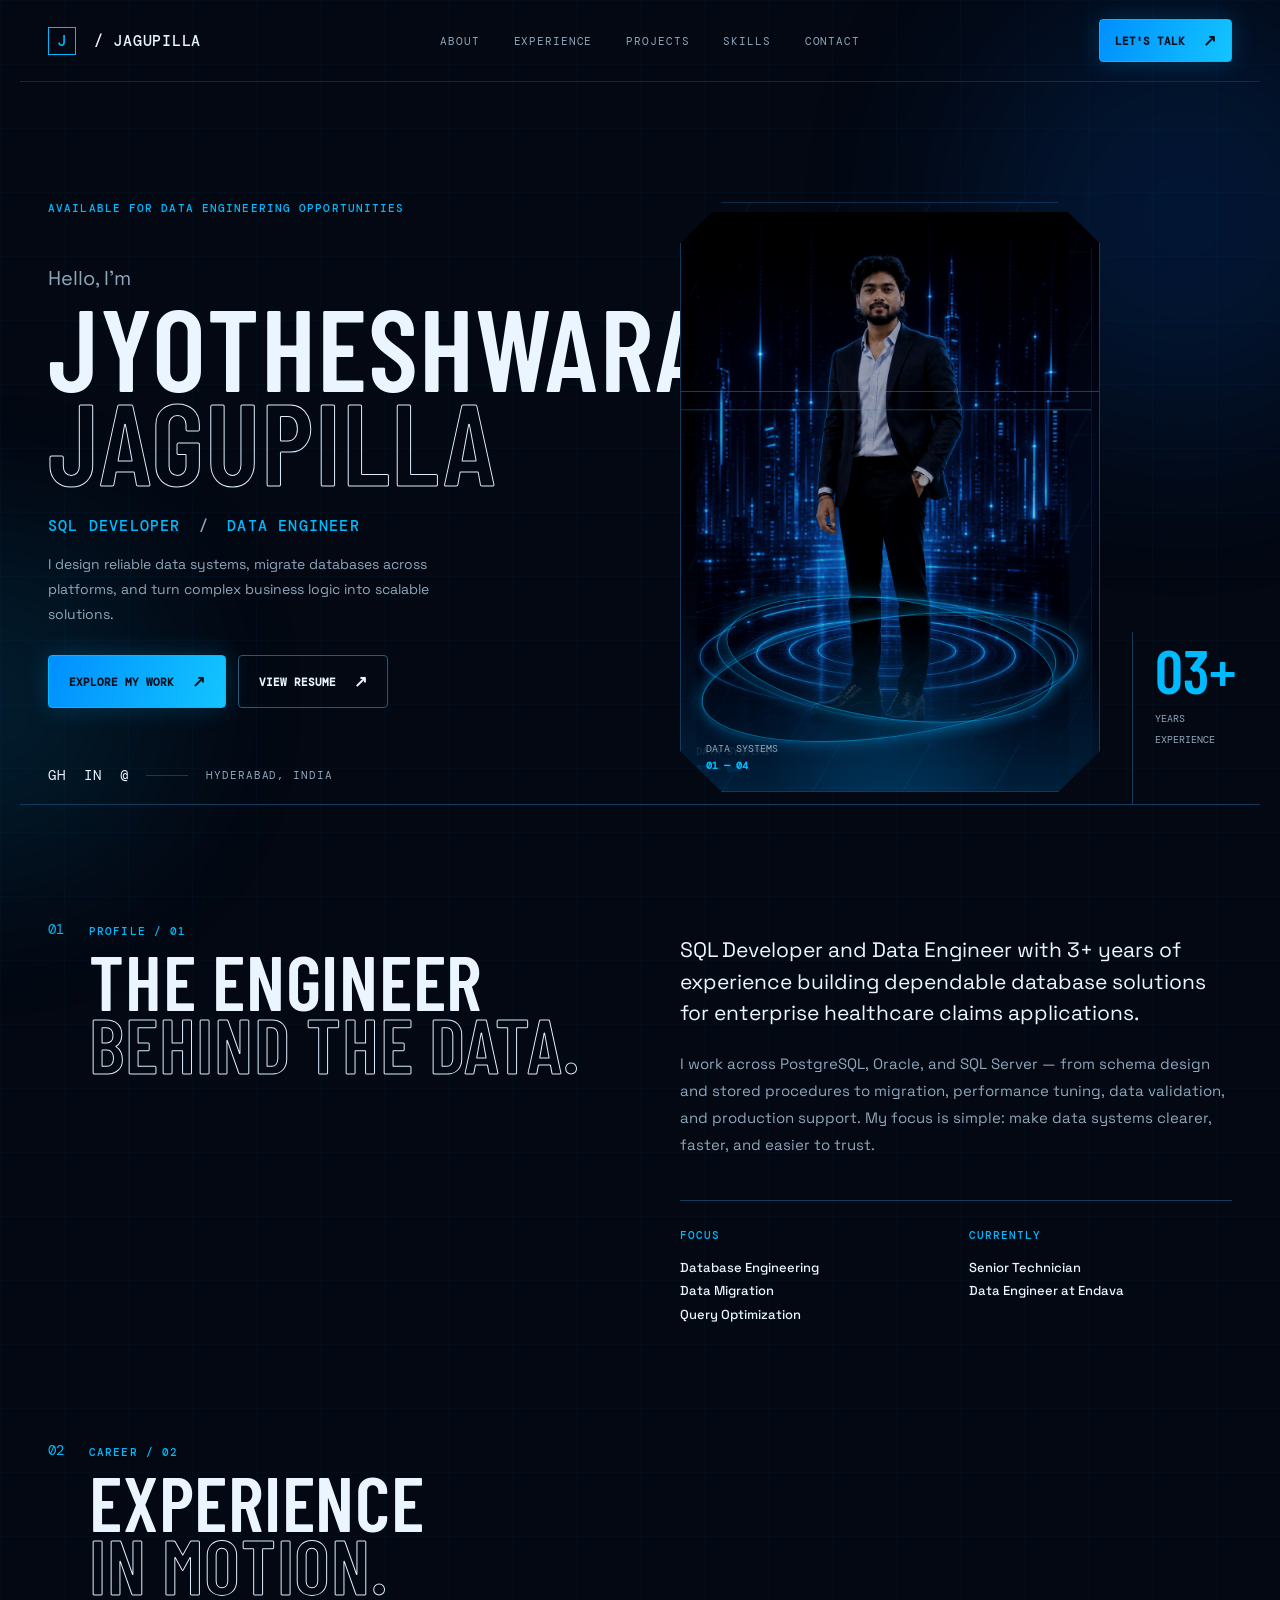
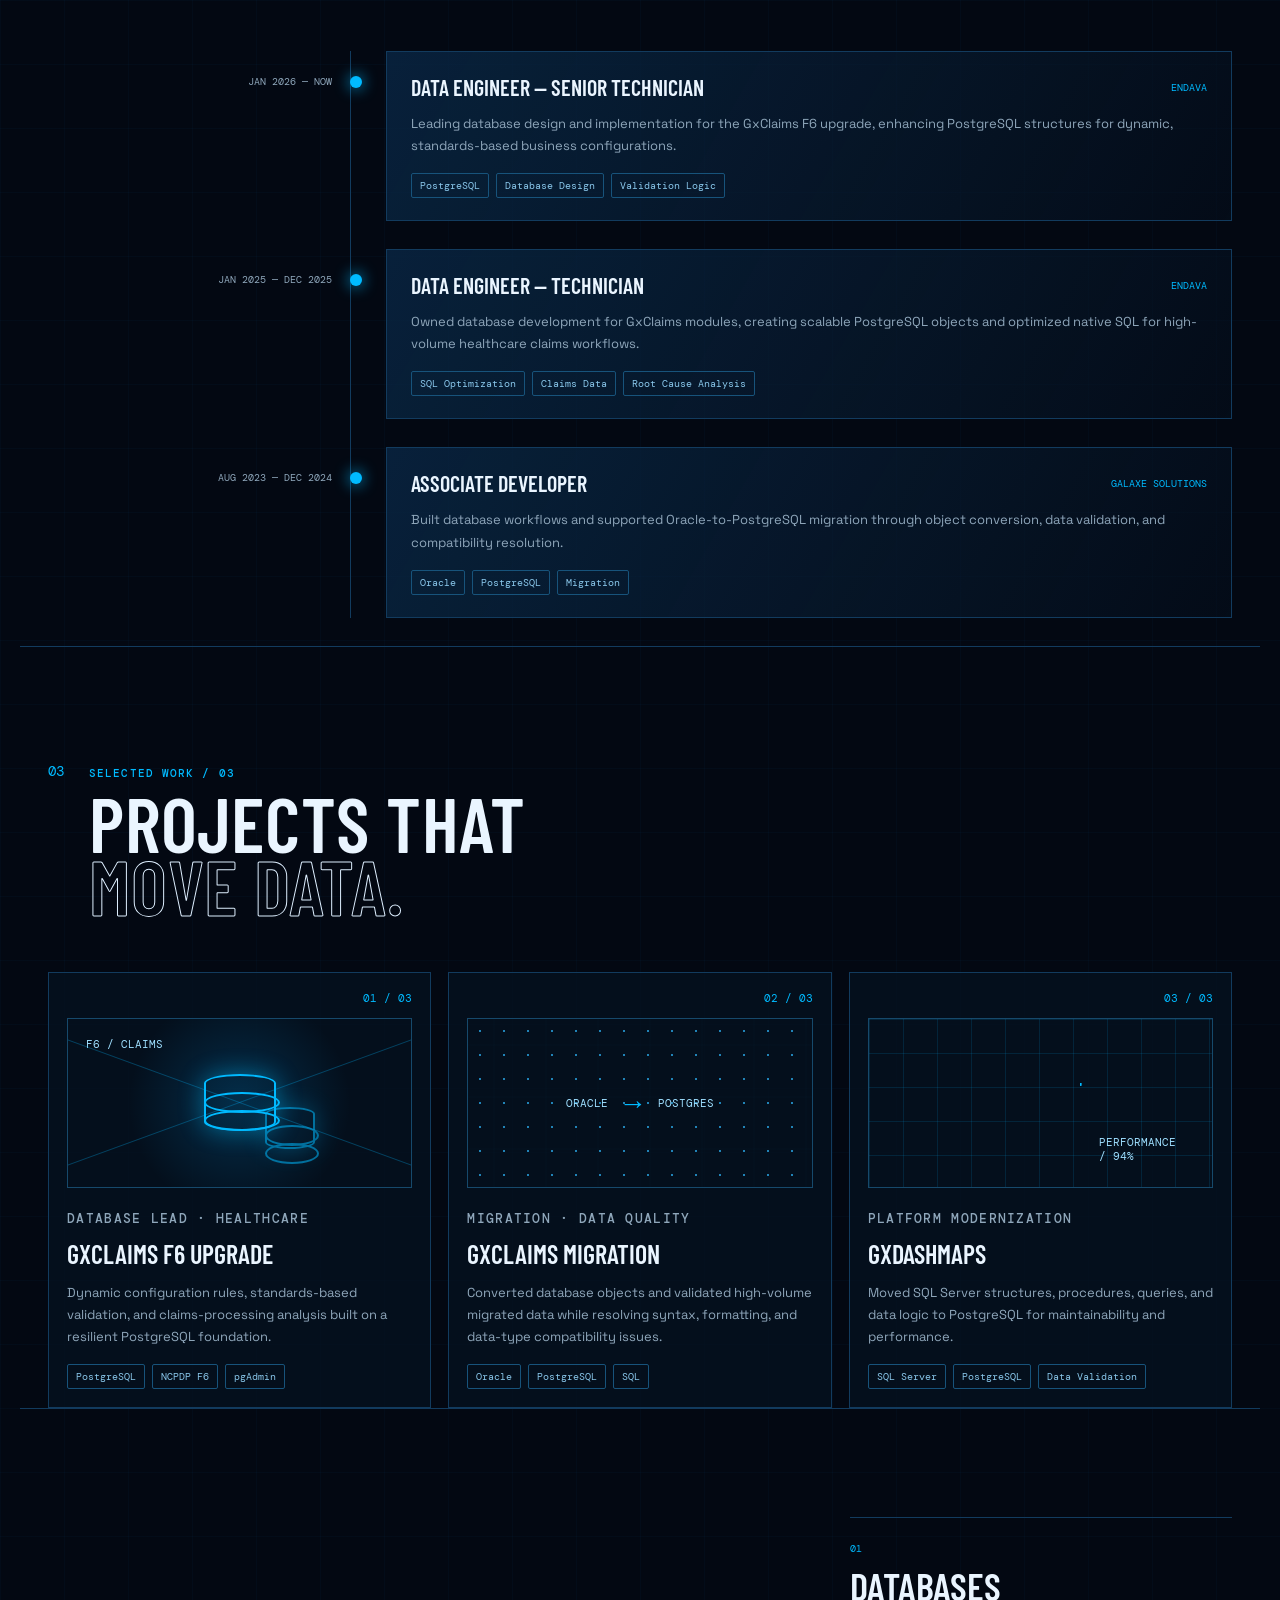
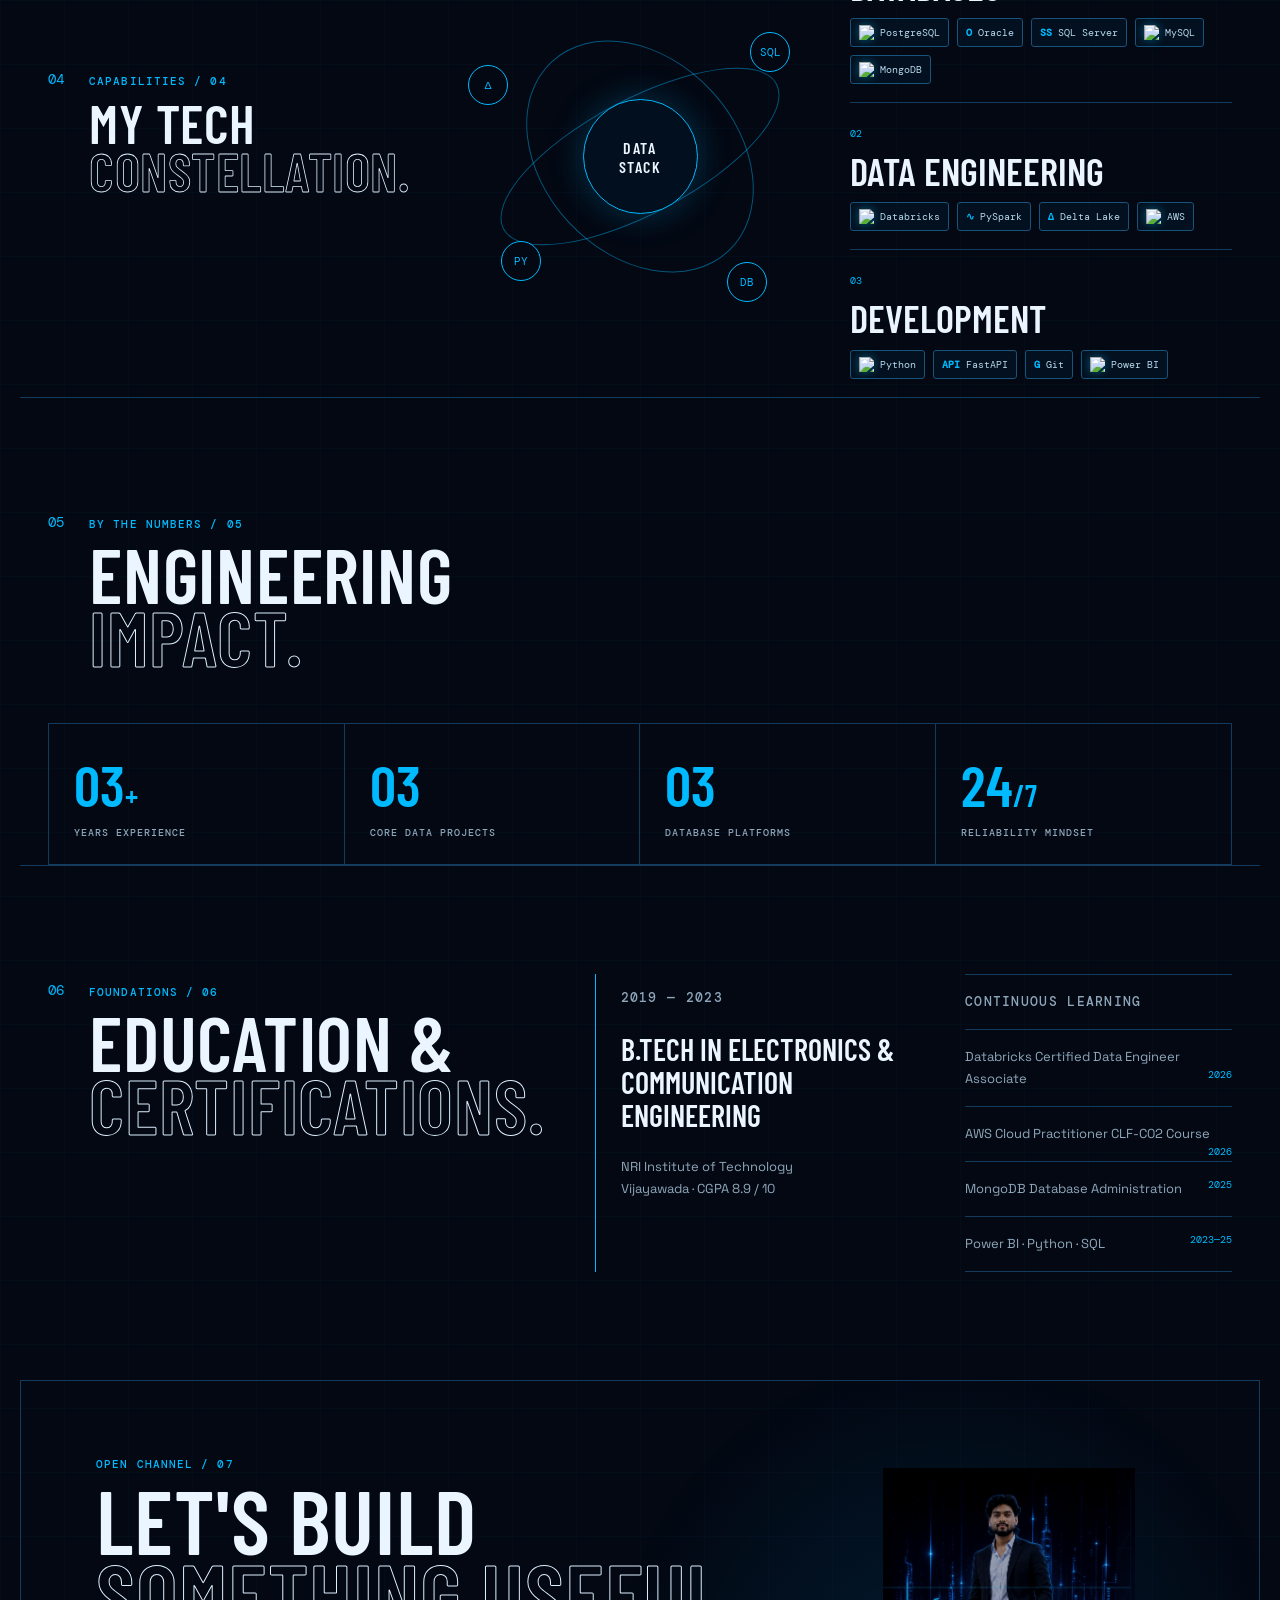
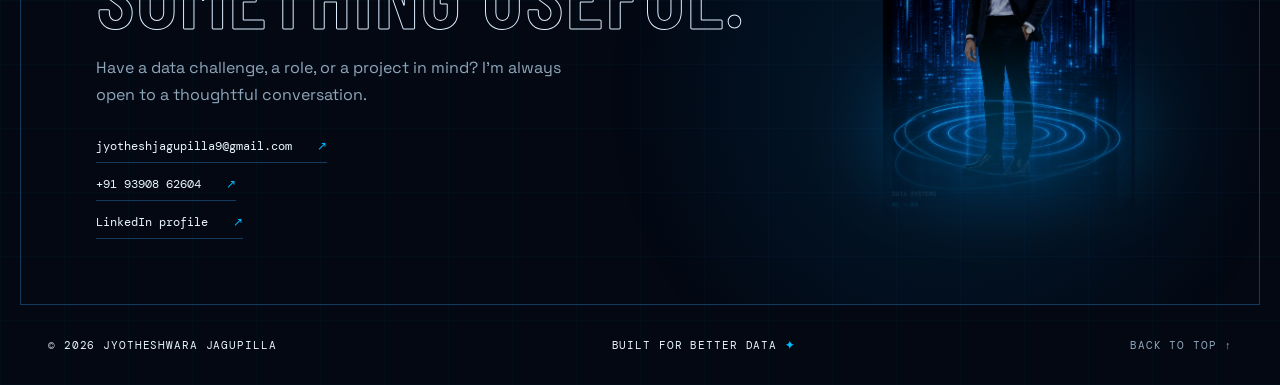
==== commit 1110f5c8: "Add files via upload" ====
--- a/index.html
+++ b/index.html
@@ -31,7 +31,7 @@
           <div class="hero-actions"><a class="button" href="#projects">Explore my work <span>↗</span></a><a class="button button-ghost" href="resume.html" target="_blank" rel="noreferrer">View resume <span>↗</span></a></div>
           <div class="social-row"><a href="https://github.com/" target="_blank" rel="noreferrer">GH</a><a href="https://linkedin.com/in/jyotheshwar-jagupilla-4bb563283" target="_blank" rel="noreferrer">in</a><a href="mailto:jyotheshjagupilla9@gmail.com">@</a><span class="line"></span><span>HYDERABAD, INDIA</span></div>
         </div>
-        <div class="hero-portrait"><div class="scan-line"></div><div class="portrait-ring ring-one"></div><div class="portrait-ring ring-two"></div><img src="assets/profile-professional.png" alt="Portrait of Jyotheshwara Jagupilla in a professional suit" /><div class="portrait-label">DATA SYSTEMS<br /><strong>01 — 04</strong></div></div>
+        <div class="hero-portrait"><div class="scan-line"></div><div class="portrait-ring ring-one"></div><div class="portrait-ring ring-two"></div><img src="assets/profile-professional-neon.png" alt="Portrait of Jyotheshwara Jagupilla in a professional suit against a blue neon data background" /><div class="portrait-label">DATA SYSTEMS<br /><strong>01 — 04</strong></div></div>
         <div class="hero-stat"><span>03+</span><small>YEARS<br />EXPERIENCE</small></div>
       </section>
 
@@ -62,7 +62,7 @@
 
       <section class="section-shell education-grid"><div class="section-heading"><span>06</span><div><p class="eyebrow">Foundations / 06</p><h2>Education &<br /><em>certifications.</em></h2></div></div><div class="education-card"><p class="eyebrow">2019 — 2023</p><h3>B.Tech in Electronics &<br />Communication Engineering</h3><p>NRI Institute of Technology<br />Vijayawada · CGPA 8.9 / 10</p></div><div class="cert-list"><p class="eyebrow">Continuous learning</p><p>Databricks Certified Data Engineer Associate <span>2026</span></p><p>AWS Cloud Practitioner CLF-C02 Course <span>2026</span></p><p>MongoDB Database Administration <span>2025</span></p><p>Power BI · Python · SQL <span>2023—25</span></p></div></section>
 
-      <section class="section-shell contact-section" id="contact"><div><p class="eyebrow">Open channel / 07</p><h2>Let's build<br /><em>something useful.</em></h2><p>Have a data challenge, a role, or a project in mind? I’m always open to a thoughtful conversation.</p><div class="contact-links"><a href="mailto:jyotheshjagupilla9@gmail.com">jyotheshjagupilla9@gmail.com <span>↗</span></a><a href="tel:+919390862604">+91 93908 62604 <span>↗</span></a><a href="https://linkedin.com/in/jyotheshwar-jagupilla-4bb563283" target="_blank" rel="noreferrer">LinkedIn profile <span>↗</span></a></div></div><div class="contact-photo"><img src="assets/profile-professional.png" alt="Jyotheshwara Jagupilla in professional attire" /><div class="photo-glow"></div></div></section>
+      <section class="section-shell contact-section" id="contact"><div><p class="eyebrow">Open channel / 07</p><h2>Let's build<br /><em>something useful.</em></h2><p>Have a data challenge, a role, or a project in mind? I’m always open to a thoughtful conversation.</p><div class="contact-links"><a href="mailto:jyotheshjagupilla9@gmail.com">jyotheshjagupilla9@gmail.com <span>↗</span></a><a href="tel:+919390862604">+91 93908 62604 <span>↗</span></a><a href="https://linkedin.com/in/jyotheshwar-jagupilla-4bb563283" target="_blank" rel="noreferrer">LinkedIn profile <span>↗</span></a></div></div><div class="contact-photo"><img src="assets/profile-professional-neon.png" alt="Jyotheshwara Jagupilla in professional attire against a blue neon background" /><div class="photo-glow"></div></div></section>
     </main>
     <footer class="footer"><span>© 2026 JYOTHESHWARA JAGUPILLA</span><span>BUILT FOR BETTER DATA <b>✦</b></span><a href="#home">BACK TO TOP ↑</a></footer>
     <script src="script.js"></script>
--- a/styles.css
+++ b/styles.css
@@ -16,3 +16,14 @@
 .hero-portrait img,.contact-photo img{object-fit:contain;object-position:center bottom;mix-blend-mode:normal;filter:contrast(1.08) saturate(.85) brightness(.82);mask-image:linear-gradient(to bottom,black 72%,transparent 100%)}
 @media(max-width:1100px) and (min-width:651px){.hero{grid-template-columns:minmax(0,1fr) 340px 70px;gap:20px}.hero-portrait{height:520px}.section-shell{padding-left:22px;padding-right:22px}.site-header{padding-left:22px;padding-right:22px}}
 @media(max-width:650px){.site-header,.section-shell,.footer{width:100%;max-width:100%;overflow:hidden}.hero-portrait img{padding:8px 28px 0}.contact-photo img{padding:0 25px}}
+/* Skills hierarchy and 100% zoom overflow fix. */
+.skills-grid{min-width:0;width:100%}
+.skills-grid .section-heading h2{font-size:clamp(38px,4.2vw,62px);line-height:.9}
+.skills-grid .section-heading h2 em{-webkit-text-stroke:.8px #deefff}
+.skill-list{min-width:0}
+.skill-list h3{font-size:clamp(30px,3vw,48px);line-height:.9;margin:12px 0 14px}
+.hero{width:100%;min-width:0;grid-template-columns:minmax(0,1fr) minmax(280px,420px) minmax(78px,100px)}
+.hero-copy,.hero-portrait,.hero-stat{min-width:0}
+.hero-stat{overflow:visible}
+.hero-stat small{white-space:normal;overflow-wrap:anywhere}
+@media(max-width:1100px) and (min-width:651px){.hero{grid-template-columns:minmax(0,1fr) minmax(250px,340px) 78px}}
